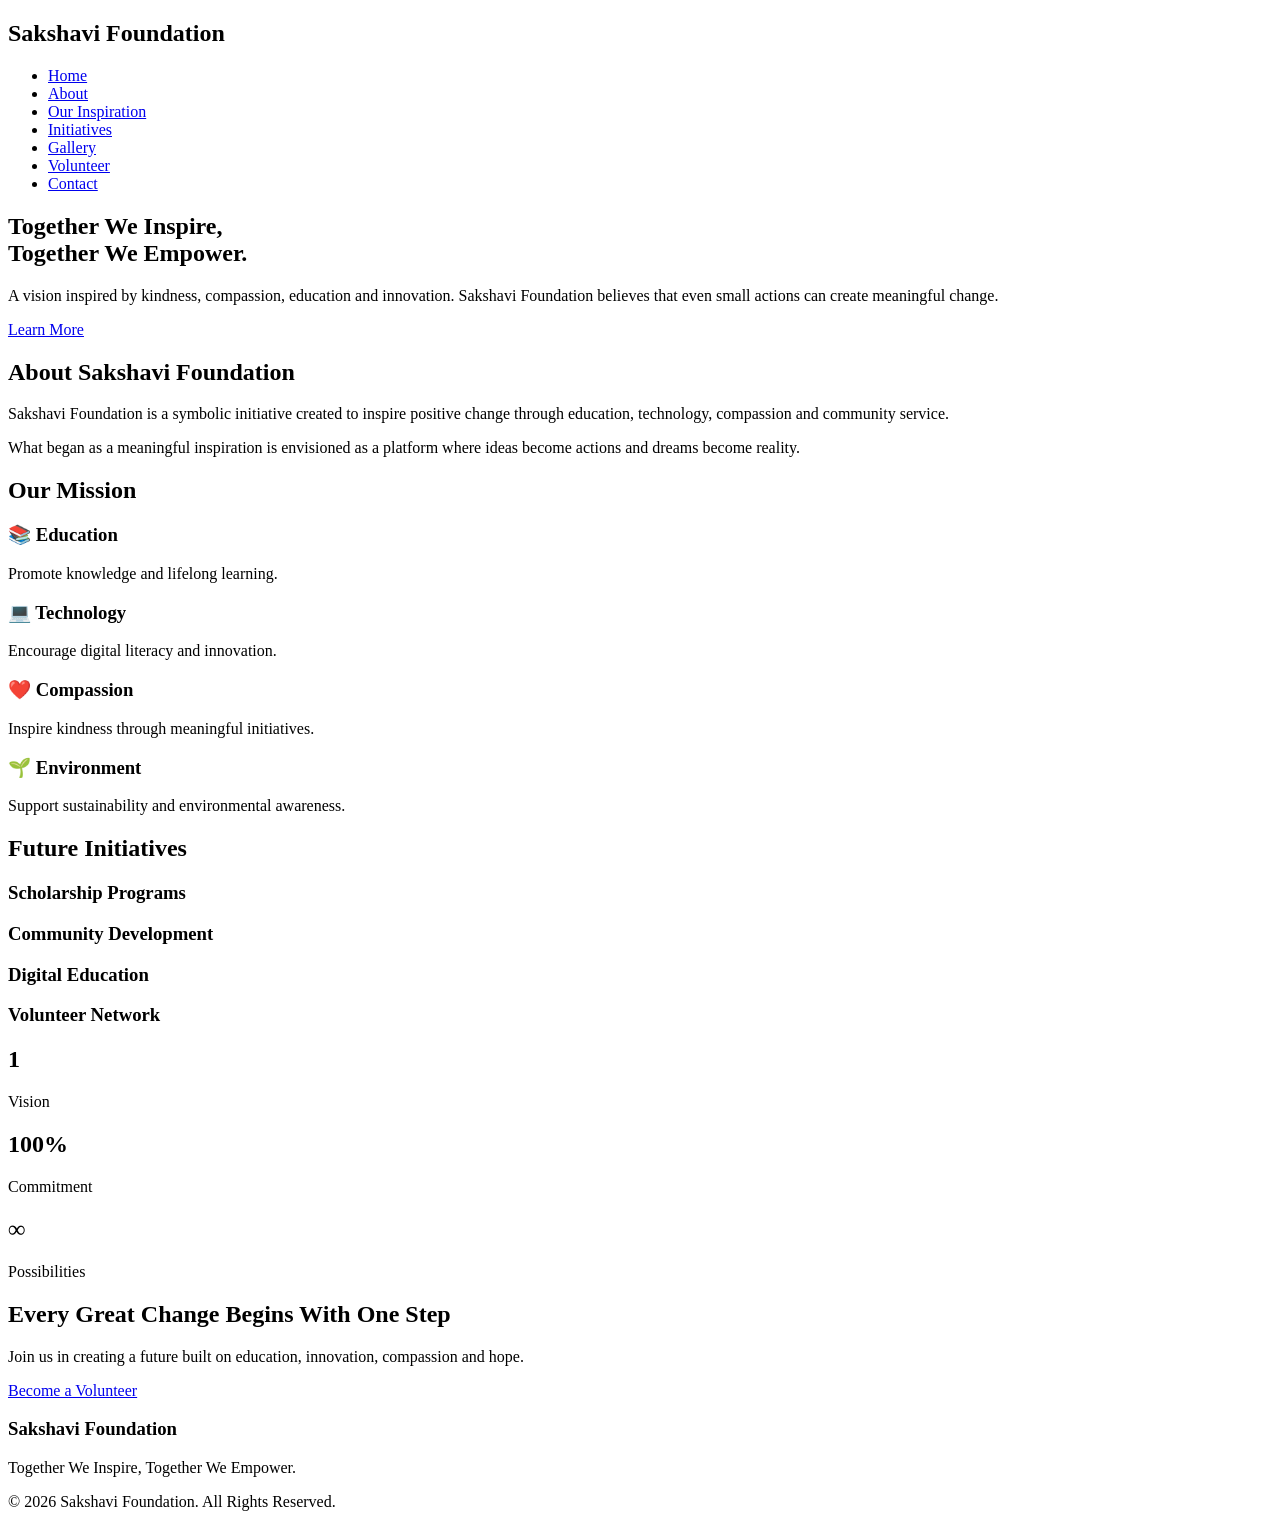
==== index.html @ e0b37530 "Add homepage (index.html) This HTML file serves as the main structure for the Sakshavi Foundation we" ====
<!DOCTYPE html>
<html lang="en">

<head>
    <meta charset="UTF-8">
    <meta name="viewport" content="width=device-width, initial-scale=1.0">
    <title>Sakshavi Foundation | Together We Inspire, Together We Empower</title>

    <meta name="description"
        content="Sakshavi Foundation is a community-driven initiative dedicated to education, innovation, compassion, and positive social impact.">

    <link rel="stylesheet" href="css/style.css">
    <link rel="stylesheet" href="css/responsive.css">
    <link rel="stylesheet" href="css/animations.css">

    <link rel="preconnect" href="https://fonts.googleapis.com">
    <link href="https://fonts.googleapis.com/css2?family=Poppins:wght@300;400;500;600;700&display=swap"
        rel="stylesheet">
</head>

<body>

    <!-- ================= HEADER ================= -->

    <header>

        <div class="container">

            <div class="logo">
                <h2>Sakshavi Foundation</h2>
            </div>

            <nav>

                <ul>

                    <li><a href="index.html" class="active">Home</a></li>

                    <li><a href="about.html">About</a></li>

                    <li><a href="inspiration.html">Our Inspiration</a></li>

                    <li><a href="initiatives.html">Initiatives</a></li>

                    <li><a href="gallery.html">Gallery</a></li>

                    <li><a href="volunteer.html">Volunteer</a></li>

                    <li><a href="contact.html">Contact</a></li>

                </ul>

            </nav>

        </div>

    </header>

    <!-- ================= HERO ================= -->

    <section class="hero">

        <div class="container">

            <div class="hero-content">

                <h1>Together We Inspire,<br>Together We Empower.</h1>

                <p>

                    A vision inspired by kindness, compassion, education and
                    innovation. Sakshavi Foundation believes that even small
                    actions can create meaningful change.

                </p>

                <a href="about.html" class="btn">
                    Learn More
                </a>

            </div>

        </div>

    </section>

    <!-- ================= ABOUT ================= -->

    <section class="about-home">

        <div class="container">

            <h2>About Sakshavi Foundation</h2>

            <p>

                Sakshavi Foundation is a symbolic initiative created to inspire
                positive change through education, technology, compassion and
                community service.

            </p>

            <p>

                What began as a meaningful inspiration is envisioned as a
                platform where ideas become actions and dreams become reality.

            </p>

        </div>

    </section>

    <!-- ================= MISSION ================= -->

    <section class="mission">

        <div class="container">

            <h2>Our Mission</h2>

            <div class="cards">

                <div class="card">

                    <h3>📚 Education</h3>

                    <p>
                        Promote knowledge and lifelong learning.
                    </p>

                </div>

                <div class="card">

                    <h3>💻 Technology</h3>

                    <p>
                        Encourage digital literacy and innovation.
                    </p>

                </div>

                <div class="card">

                    <h3>❤️ Compassion</h3>

                    <p>
                        Inspire kindness through meaningful initiatives.
                    </p>

                </div>

                <div class="card">

                    <h3>🌱 Environment</h3>

                    <p>
                        Support sustainability and environmental awareness.
                    </p>

                </div>

            </div>

        </div>

    </section>

    <!-- ================= INITIATIVES ================= -->

    <section class="initiatives-preview">

        <div class="container">

            <h2>Future Initiatives</h2>

            <div class="cards">

                <div class="card">

                    <h3>Scholarship Programs</h3>

                </div>

                <div class="card">

                    <h3>Community Development</h3>

                </div>

                <div class="card">

                    <h3>Digital Education</h3>

                </div>

                <div class="card">

                    <h3>Volunteer Network</h3>

                </div>

            </div>

        </div>

    </section>

    <!-- ================= STATS ================= -->

    <section class="stats">

        <div class="container">

            <div class="stat">

                <h2>1</h2>

                <p>Vision</p>

            </div>

            <div class="stat">

                <h2>100%</h2>

                <p>Commitment</p>

            </div>

            <div class="stat">

                <h2>∞</h2>

                <p>Possibilities</p>

            </div>

        </div>

    </section>

    <!-- ================= CTA ================= -->

    <section class="cta">

        <div class="container">

            <h2>

                Every Great Change Begins With One Step

            </h2>

            <p>

                Join us in creating a future built on education,
                innovation, compassion and hope.

            </p>

            <a href="volunteer.html" class="btn">

                Become a Volunteer

            </a>

        </div>

    </section>

    <!-- ================= FOOTER ================= -->

    <footer>

        <div class="container">

            <h3>Sakshavi Foundation</h3>

            <p>

                Together We Inspire, Together We Empower.

            </p>

            <p>

                © 2026 Sakshavi Foundation.
                All Rights Reserved.

            </p>

        </div>

    </footer>

    <script src="js/script.js"></script>

</body>

</html>
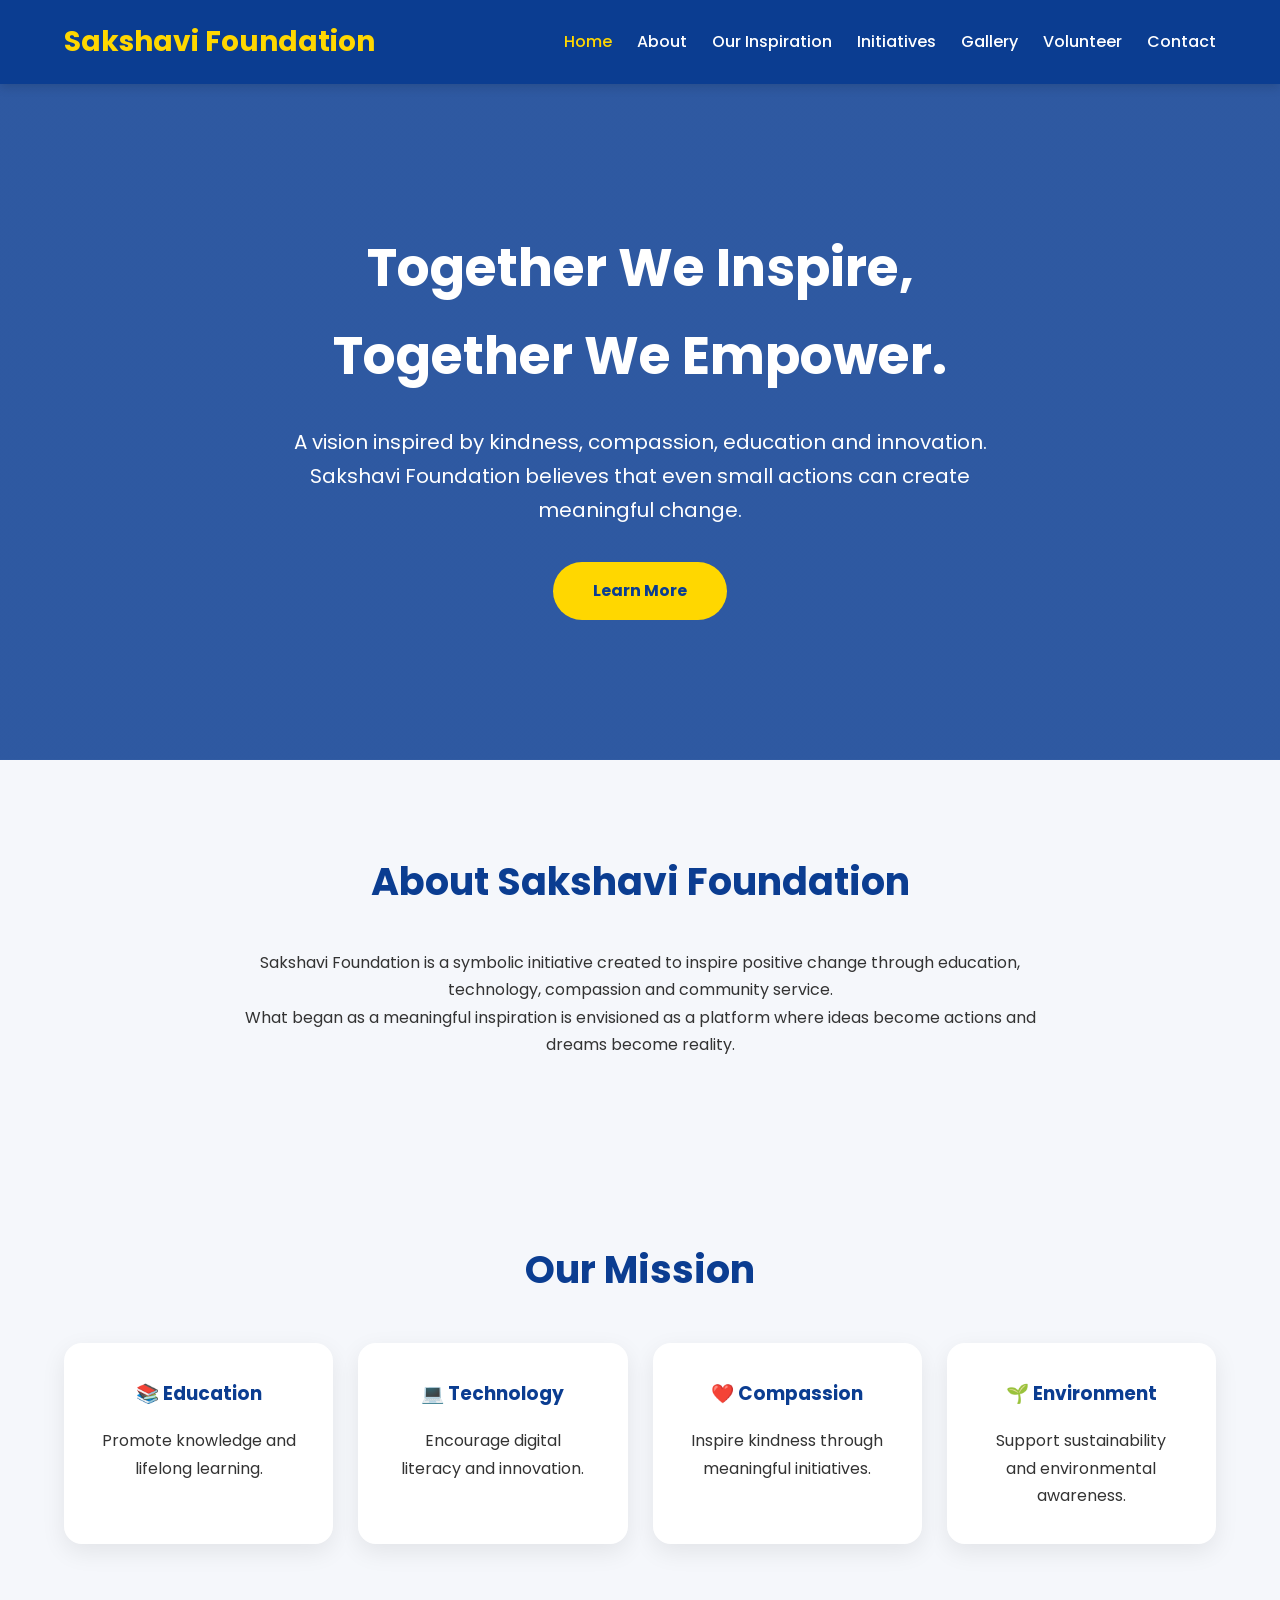
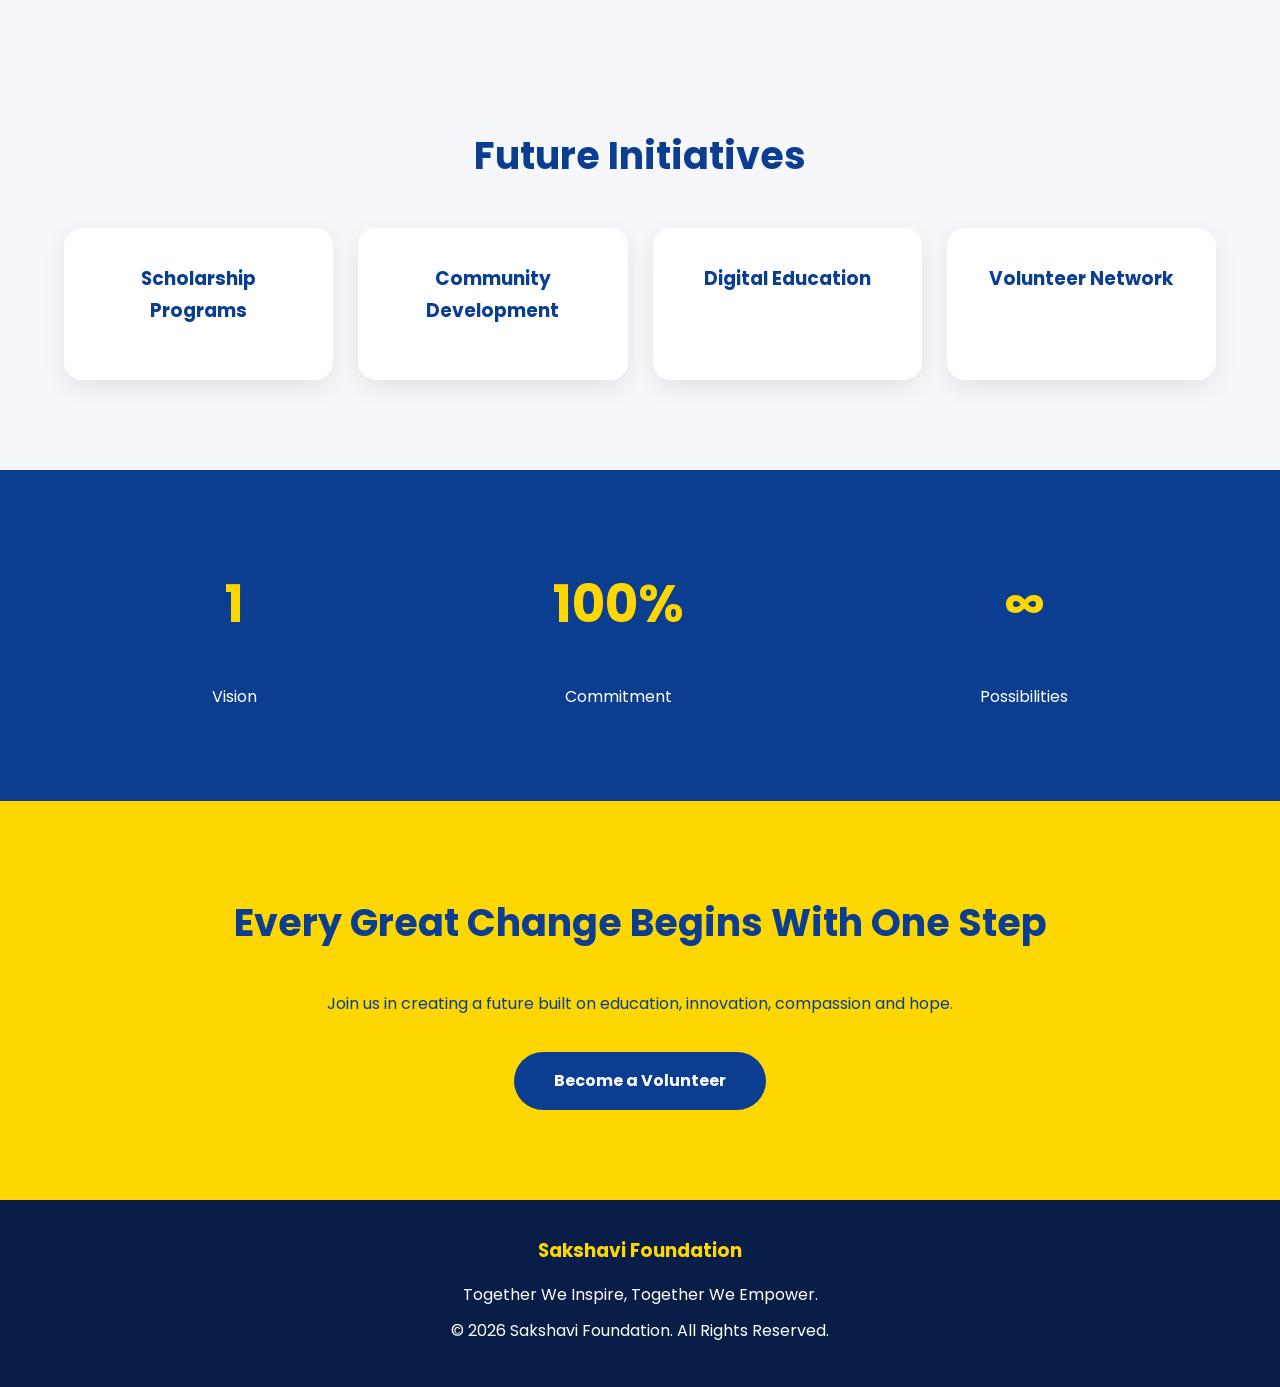
==== commit 131a88b6: "Finalized homepage with SEO, favicon and structured data integration Updated the Sakshavi Foundation" ====
--- a/index.html
+++ b/index.html
@@ -2,301 +2,633 @@
 <html lang="en">
 
 <head>
-    <meta charset="UTF-8">
-    <meta name="viewport" content="width=device-width, initial-scale=1.0">
-    <title>Sakshavi Foundation | Together We Inspire, Together We Empower</title>
-
-    <meta name="description"
-        content="Sakshavi Foundation is a community-driven initiative dedicated to education, innovation, compassion, and positive social impact.">
-
-    <link rel="stylesheet" href="css/style.css">
-    <link rel="stylesheet" href="css/responsive.css">
-    <link rel="stylesheet" href="css/animations.css">
-
-    <link rel="preconnect" href="https://fonts.googleapis.com">
-    <link href="https://fonts.googleapis.com/css2?family=Poppins:wght@300;400;500;600;700&display=swap"
-        rel="stylesheet">
+
+<meta charset="UTF-8">
+
+<meta name="viewport" content="width=device-width, initial-scale=1.0">
+
+
+<title>
+Sakshavi Foundation | Together We Inspire, Together We Empower
+</title>
+
+
+<!-- Favicon -->
+
+<link rel="icon" type="image/x-icon" href="favicon.ico">
+
+
+
+<!-- SEO -->
+
+<meta name="description"
+content="Sakshavi Foundation is a community-driven initiative dedicated to education, digital empowerment, environmental awareness, compassion and positive social impact.">
+
+
+<meta name="keywords"
+content="Sakshavi Foundation, NGO, education, volunteer, community service, digital empowerment, environment, social impact">
+
+
+<meta name="author"
+content="Avinash Kumar">
+
+
+<meta name="robots"
+content="index, follow">
+
+
+
+
+
+<!-- Open Graph -->
+
+<meta property="og:title"
+content="Sakshavi Foundation | Together We Inspire, Together We Empower">
+
+
+<meta property="og:description"
+content="A foundation inspired by compassion, education, innovation and community service to create meaningful change.">
+
+
+<meta property="og:type"
+content="website">
+
+
+<meta property="og:image"
+content="images/sakshavi-foundation.jpg">
+
+
+
+
+
+
+<!-- Organization Schema -->
+
+<script type="application/ld+json">
+
+{
+"@context":"https://schema.org",
+"@type":"Organization",
+"name":"Sakshavi Foundation",
+"founder":"Avinash Kumar",
+"description":"Sakshavi Foundation works towards education, digital empowerment, environmental awareness and community development.",
+"email":"aviinformatics@gmail.com",
+"telephone":"+91 9199901906",
+"address":{
+"@type":"PostalAddress",
+"streetAddress":"At Post Ghosrama, P.S. Piar, Block Bandra",
+"addressLocality":"Muzaffarpur",
+"addressRegion":"Bihar",
+"postalCode":"843115",
+"addressCountry":"India"
+}
+}
+
+</script>
+
+
+
+
+
+<!-- CSS -->
+
+<link rel="stylesheet" href="css/style.css">
+
+<link rel="stylesheet" href="css/responsive.css">
+
+<link rel="stylesheet" href="css/animations.css">
+
+
+
+
+
+<!-- Google Font -->
+
+<link rel="preconnect" href="https://fonts.googleapis.com">
+
+
+<link href="https://fonts.googleapis.com/css2?family=Poppins:wght@300;400;500;600;700&display=swap"
+rel="stylesheet">
+
+
 </head>
 
+
+
+
 <body>
 
-    <!-- ================= HEADER ================= -->
-
-    <header>
-
-        <div class="container">
-
-            <div class="logo">
-                <h2>Sakshavi Foundation</h2>
-            </div>
-
-            <nav>
-
-                <ul>
-
-                    <li><a href="index.html" class="active">Home</a></li>
-
-                    <li><a href="about.html">About</a></li>
-
-                    <li><a href="inspiration.html">Our Inspiration</a></li>
-
-                    <li><a href="initiatives.html">Initiatives</a></li>
-
-                    <li><a href="gallery.html">Gallery</a></li>
-
-                    <li><a href="volunteer.html">Volunteer</a></li>
-
-                    <li><a href="contact.html">Contact</a></li>
-
-                </ul>
-
-            </nav>
-
-        </div>
-
-    </header>
-
-    <!-- ================= HERO ================= -->
-
-    <section class="hero">
-
-        <div class="container">
-
-            <div class="hero-content">
-
-                <h1>Together We Inspire,<br>Together We Empower.</h1>
-
-                <p>
-
-                    A vision inspired by kindness, compassion, education and
-                    innovation. Sakshavi Foundation believes that even small
-                    actions can create meaningful change.
-
-                </p>
-
-                <a href="about.html" class="btn">
-                    Learn More
-                </a>
-
-            </div>
-
-        </div>
-
-    </section>
-
-    <!-- ================= ABOUT ================= -->
-
-    <section class="about-home">
-
-        <div class="container">
-
-            <h2>About Sakshavi Foundation</h2>
-
-            <p>
-
-                Sakshavi Foundation is a symbolic initiative created to inspire
-                positive change through education, technology, compassion and
-                community service.
-
-            </p>
-
-            <p>
-
-                What began as a meaningful inspiration is envisioned as a
-                platform where ideas become actions and dreams become reality.
-
-            </p>
-
-        </div>
-
-    </section>
-
-    <!-- ================= MISSION ================= -->
-
-    <section class="mission">
-
-        <div class="container">
-
-            <h2>Our Mission</h2>
-
-            <div class="cards">
-
-                <div class="card">
-
-                    <h3>📚 Education</h3>
-
-                    <p>
-                        Promote knowledge and lifelong learning.
-                    </p>
-
-                </div>
-
-                <div class="card">
-
-                    <h3>💻 Technology</h3>
-
-                    <p>
-                        Encourage digital literacy and innovation.
-                    </p>
-
-                </div>
-
-                <div class="card">
-
-                    <h3>❤️ Compassion</h3>
-
-                    <p>
-                        Inspire kindness through meaningful initiatives.
-                    </p>
-
-                </div>
-
-                <div class="card">
-
-                    <h3>🌱 Environment</h3>
-
-                    <p>
-                        Support sustainability and environmental awareness.
-                    </p>
-
-                </div>
-
-            </div>
-
-        </div>
-
-    </section>
-
-    <!-- ================= INITIATIVES ================= -->
-
-    <section class="initiatives-preview">
-
-        <div class="container">
-
-            <h2>Future Initiatives</h2>
-
-            <div class="cards">
-
-                <div class="card">
-
-                    <h3>Scholarship Programs</h3>
-
-                </div>
-
-                <div class="card">
-
-                    <h3>Community Development</h3>
-
-                </div>
-
-                <div class="card">
-
-                    <h3>Digital Education</h3>
-
-                </div>
-
-                <div class="card">
-
-                    <h3>Volunteer Network</h3>
-
-                </div>
-
-            </div>
-
-        </div>
-
-    </section>
-
-    <!-- ================= STATS ================= -->
-
-    <section class="stats">
-
-        <div class="container">
-
-            <div class="stat">
-
-                <h2>1</h2>
-
-                <p>Vision</p>
-
-            </div>
-
-            <div class="stat">
-
-                <h2>100%</h2>
-
-                <p>Commitment</p>
-
-            </div>
-
-            <div class="stat">
-
-                <h2>∞</h2>
-
-                <p>Possibilities</p>
-
-            </div>
-
-        </div>
-
-    </section>
-
-    <!-- ================= CTA ================= -->
-
-    <section class="cta">
-
-        <div class="container">
-
-            <h2>
-
-                Every Great Change Begins With One Step
-
-            </h2>
-
-            <p>
-
-                Join us in creating a future built on education,
-                innovation, compassion and hope.
-
-            </p>
-
-            <a href="volunteer.html" class="btn">
-
-                Become a Volunteer
-
-            </a>
-
-        </div>
-
-    </section>
-
-    <!-- ================= FOOTER ================= -->
-
-    <footer>
-
-        <div class="container">
-
-            <h3>Sakshavi Foundation</h3>
-
-            <p>
-
-                Together We Inspire, Together We Empower.
-
-            </p>
-
-            <p>
-
-                © 2026 Sakshavi Foundation.
-                All Rights Reserved.
-
-            </p>
-
-        </div>
-
-    </footer>
-
-    <script src="js/script.js"></script>
+
+
+<!-- HEADER -->
+
+<header>
+
+
+<div class="container">
+
+
+<div class="logo">
+
+<h2>Sakshavi Foundation</h2>
+
+</div>
+
+
+
+
+<nav>
+
+
+<ul>
+
+
+<li>
+<a href="index.html" class="active">
+Home
+</a>
+</li>
+
+
+<li>
+<a href="about.html">
+About
+</a>
+</li>
+
+
+<li>
+<a href="inspiration.html">
+Our Inspiration
+</a>
+</li>
+
+
+<li>
+<a href="initiatives.html">
+Initiatives
+</a>
+</li>
+
+
+<li>
+<a href="gallery.html">
+Gallery
+</a>
+</li>
+
+
+<li>
+<a href="volunteer.html">
+Volunteer
+</a>
+</li>
+
+
+<li>
+<a href="contact.html">
+Contact
+</a>
+</li>
+
+
+</ul>
+
+
+</nav>
+
+
+</div>
+
+
+</header>
+
+
+
+
+
+
+
+<!-- HERO SECTION -->
+
+
+<section class="hero">
+
+
+<div class="container">
+
+
+<div class="hero-content">
+
+
+<h1>
+
+Together We Inspire,
+<br>
+Together We Empower.
+
+</h1>
+
+
+
+
+<p>
+
+A vision inspired by kindness, compassion, education and innovation.
+Sakshavi Foundation believes that even small actions can create meaningful change.
+
+</p>
+
+
+
+
+<a href="about.html" class="btn">
+
+Learn More
+
+</a>
+
+
+
+</div>
+
+
+</div>
+
+
+</section>
+
+
+
+
+
+
+
+<!-- ABOUT SECTION -->
+
+
+<section class="about-home">
+
+
+<div class="container">
+
+
+<h2>
+About Sakshavi Foundation
+</h2>
+
+
+
+<p>
+
+Sakshavi Foundation is a symbolic initiative created to inspire positive change through education, technology, compassion and community service.
+
+</p>
+
+
+
+<p>
+
+What began as a meaningful inspiration is envisioned as a platform where ideas become actions and dreams become reality.
+
+</p>
+
+
+
+</div>
+
+
+</section>
+
+
+
+
+
+
+
+<!-- MISSION -->
+
+
+<section class="mission">
+
+
+<div class="container">
+
+
+<h2>
+Our Mission
+</h2>
+
+
+
+<div class="cards">
+
+
+
+<div class="card">
+
+<h3>
+📚 Education
+</h3>
+
+<p>
+Promote knowledge and lifelong learning.
+</p>
+
+</div>
+
+
+
+
+
+<div class="card">
+
+<h3>
+💻 Technology
+</h3>
+
+<p>
+Encourage digital literacy and innovation.
+</p>
+
+</div>
+
+
+
+
+
+<div class="card">
+
+<h3>
+❤️ Compassion
+</h3>
+
+<p>
+Inspire kindness through meaningful initiatives.
+</p>
+
+</div>
+
+
+
+
+
+<div class="card">
+
+<h3>
+🌱 Environment
+</h3>
+
+<p>
+Support sustainability and environmental awareness.
+</p>
+
+</div>
+
+
+
+</div>
+
+
+</div>
+
+
+</section>
+
+
+
+
+
+
+
+<!-- FUTURE INITIATIVES -->
+
+
+<section class="initiatives-preview">
+
+
+<div class="container">
+
+
+<h2>
+Future Initiatives
+</h2>
+
+
+
+
+<div class="cards">
+
+
+
+<div class="card">
+
+<h3>
+Scholarship Programs
+</h3>
+
+</div>
+
+
+
+<div class="card">
+
+<h3>
+Community Development
+</h3>
+
+</div>
+
+
+
+
+<div class="card">
+
+<h3>
+Digital Education
+</h3>
+
+</div>
+
+
+
+
+<div class="card">
+
+<h3>
+Volunteer Network
+</h3>
+
+</div>
+
+
+
+</div>
+
+
+</div>
+
+
+</section>
+
+
+
+
+
+
+
+<!-- STATS -->
+
+
+<section class="stats">
+
+
+<div class="container">
+
+
+<div class="stat">
+
+<h2>
+1
+</h2>
+
+<p>
+Vision
+</p>
+
+</div>
+
+
+
+<div class="stat">
+
+<h2>
+100%
+</h2>
+
+<p>
+Commitment
+</p>
+
+</div>
+
+
+
+
+<div class="stat">
+
+<h2>
+∞
+</h2>
+
+<p>
+Possibilities
+</p>
+
+</div>
+
+
+
+</div>
+
+
+</section>
+
+
+
+
+
+
+
+<!-- CTA -->
+
+
+<section class="cta">
+
+
+<div class="container">
+
+
+<h2>
+Every Great Change Begins With One Step
+</h2>
+
+
+
+<p>
+
+Join us in creating a future built on education, innovation, compassion and hope.
+
+</p>
+
+
+
+<a href="volunteer.html" class="btn">
+
+Become a Volunteer
+
+</a>
+
+
+
+</div>
+
+
+</section>
+
+
+
+
+
+
+
+<!-- FOOTER -->
+
+
+<footer>
+
+
+<div class="container">
+
+
+<h3>
+Sakshavi Foundation
+</h3>
+
+
+
+<p>
+
+Together We Inspire, Together We Empower.
+
+</p>
+
+
+
+
+<p>
+
+© <span id="year">2026</span> Sakshavi Foundation.
+All Rights Reserved.
+
+</p>
+
+
+
+</div>
+
+
+</footer>
+
+
+
+
+
+<script src="js/script.js"></script>
+
+
 
 </body>
 
+
 </html>
--- a/css/style.css
+++ b/css/style.css
@@ -0,0 +1,699 @@
+/* ===============================
+   Sakshavi Foundation Stylesheet
+   =============================== */
+
+
+/* ================= Global ================= */
+
+*{
+    margin:0;
+    padding:0;
+    box-sizing:border-box;
+}
+
+
+html{
+    scroll-behavior:smooth;
+}
+
+
+body{
+
+    font-family:'Poppins',sans-serif;
+    background:#f5f7fb;
+    color:#333;
+    line-height:1.7;
+
+}
+
+
+.container{
+
+    width:90%;
+    max-width:1200px;
+    margin:auto;
+
+}
+
+
+
+/* ================= Header ================= */
+
+
+header{
+
+    position:sticky;
+    top:0;
+    background:#0b3d91;
+    color:#fff;
+    z-index:1000;
+    box-shadow:0 3px 10px rgba(0,0,0,.15);
+
+}
+
+
+header .container{
+
+    display:flex;
+    justify-content:space-between;
+    align-items:center;
+    padding:18px 0;
+
+}
+
+
+
+.logo h2{
+
+    color:#ffd700;
+    font-size:28px;
+
+}
+
+
+
+nav ul{
+
+    display:flex;
+    list-style:none;
+    gap:25px;
+
+}
+
+
+
+nav a{
+
+    color:white;
+    text-decoration:none;
+    font-weight:500;
+    transition:.3s;
+
+}
+
+
+
+nav a:hover,
+nav .active{
+
+    color:#ffd700;
+
+}
+
+
+
+/* ================= Hero ================= */
+
+
+.hero{
+
+    background:
+
+    linear-gradient(
+    rgba(11,61,145,.85),
+    rgba(11,61,145,.85)
+    ),
+
+    url('https://images.unsplash.com/photo-1522202176988-66273c2fd55f?auto=format&fit=crop&w=1600&q=80');
+
+
+    background-size:cover;
+    background-position:center;
+
+    color:white;
+    text-align:center;
+
+    padding:140px 20px;
+
+}
+
+
+
+.hero h1{
+
+    font-size:52px;
+    margin-bottom:25px;
+
+}
+
+
+
+.hero p{
+
+    max-width:750px;
+    margin:auto;
+    font-size:20px;
+
+}
+
+
+
+
+
+/* ================= Buttons ================= */
+
+
+.btn{
+
+    display:inline-block;
+
+    margin-top:35px;
+
+    padding:15px 40px;
+
+    background:#ffd700;
+
+    color:#0b3d91;
+
+    text-decoration:none;
+
+    border-radius:40px;
+
+    font-weight:bold;
+
+    transition:.3s;
+
+}
+
+
+
+.btn:hover{
+
+    transform:translateY(-4px);
+
+}
+
+
+
+/* ================= Sections ================= */
+
+
+section{
+
+    padding:90px 0;
+
+}
+
+
+
+section h2{
+
+    text-align:center;
+
+    font-size:38px;
+
+    color:#0b3d91;
+
+    margin-bottom:35px;
+
+}
+
+
+
+section p{
+
+    text-align:center;
+
+    max-width:850px;
+
+    margin:auto;
+
+}
+
+
+
+
+/* ================= Cards ================= */
+
+
+.cards{
+
+    display:grid;
+
+    grid-template-columns:repeat(auto-fit,minmax(250px,1fr));
+
+    gap:25px;
+
+    margin-top:40px;
+
+}
+
+
+
+.card{
+
+    background:white;
+
+    padding:35px;
+
+    border-radius:18px;
+
+    box-shadow:0 8px 25px rgba(0,0,0,.08);
+
+    transition:.3s;
+
+    text-align:center;
+
+}
+
+
+
+.card:hover{
+
+    transform:translateY(-8px);
+
+}
+
+
+
+.card h3{
+
+    margin-bottom:18px;
+
+    color:#0b3d91;
+
+}
+
+
+
+
+
+/* ================= Founder / Story ================= */
+
+
+.story-card{
+
+    background:white;
+
+    padding:40px;
+
+    border-radius:20px;
+
+    box-shadow:0 8px 25px rgba(0,0,0,.08);
+
+    margin-bottom:30px;
+
+}
+
+
+
+.story-card h3{
+
+    color:#0b3d91;
+
+    margin-bottom:15px;
+
+}
+
+
+
+.story-card p{
+
+    text-align:left;
+
+}
+
+
+
+
+
+/* ================= Stats ================= */
+
+
+.stats{
+
+    background:#0b3d91;
+
+    color:white;
+
+}
+
+
+
+.stats .container{
+
+    display:flex;
+
+    justify-content:space-around;
+
+    text-align:center;
+
+}
+
+
+
+.stat h2{
+
+    color:#ffd700;
+
+    font-size:52px;
+
+}
+
+
+
+.stat p{
+
+    color:white;
+
+}
+
+
+
+
+/* ================= Contact Form ================= */
+
+
+form{
+
+    max-width:700px;
+
+    margin:30px auto 0;
+
+    text-align:left;
+
+}
+
+
+
+form label{
+
+    display:block;
+
+    margin-bottom:8px;
+
+    font-weight:600;
+
+    color:#0b3d91;
+
+}
+
+
+
+form input,
+form textarea,
+form select{
+
+    width:100%;
+
+    padding:14px 16px;
+
+    margin-bottom:20px;
+
+    border:1px solid #ddd;
+
+    border-radius:10px;
+
+    font-family:'Poppins',sans-serif;
+
+    font-size:15px;
+
+    outline:none;
+
+    transition:.3s;
+
+}
+
+
+
+form input:focus,
+form textarea:focus,
+form select:focus{
+
+    border-color:#0b3d91;
+
+    box-shadow:0 0 8px rgba(11,61,145,.2);
+
+}
+
+
+
+form button{
+
+    border:none;
+
+    cursor:pointer;
+
+    font-family:'Poppins',sans-serif;
+
+}
+
+
+
+/* ================= Social Links ================= */
+
+
+.card a{
+
+    color:#0b3d91;
+
+    text-decoration:none;
+
+    font-weight:600;
+
+    transition:.3s;
+
+}
+
+
+
+.card a:hover{
+
+    color:#ffd700;
+
+}
+
+
+
+
+
+/* ================= Gallery ================= */
+
+
+.gallery{
+
+    display:grid;
+
+    grid-template-columns:repeat(auto-fit,minmax(280px,1fr));
+
+    gap:25px;
+
+}
+
+
+
+.gallery img{
+
+    width:100%;
+
+    height:250px;
+
+    object-fit:cover;
+
+    border-radius:15px;
+
+    transition:.3s;
+
+}
+
+
+
+.gallery img:hover{
+
+    transform:scale(1.05);
+
+}
+
+
+
+
+
+/* ================= Contact Box ================= */
+
+
+.contact-box{
+
+    display:grid;
+
+    grid-template-columns:repeat(auto-fit,minmax(280px,1fr));
+
+    gap:25px;
+
+}
+
+
+
+.contact-item{
+
+    background:white;
+
+    padding:30px;
+
+    border-radius:18px;
+
+    text-align:center;
+
+    box-shadow:0 8px 25px rgba(0,0,0,.08);
+
+}
+
+
+
+.contact-item h3{
+
+    color:#0b3d91;
+
+    margin-bottom:15px;
+
+}
+
+
+
+
+
+/* ================= CTA ================= */
+
+
+.cta{
+
+    background:#ffd700;
+
+    color:#0b3d91;
+
+    text-align:center;
+
+}
+
+
+
+.cta h2{
+
+    color:#0b3d91;
+
+}
+
+
+
+.cta .btn{
+
+    background:#0b3d91;
+
+    color:white;
+
+}
+
+
+
+
+
+/* ================= Footer ================= */
+
+
+footer{
+
+    background:#081d47;
+
+    color:white;
+
+    text-align:center;
+
+    padding:35px 20px;
+
+}
+
+
+
+footer h3{
+
+    color:#ffd700;
+
+    margin-bottom:15px;
+
+}
+
+
+
+footer p{
+
+    margin:8px 0;
+
+}
+
+
+
+
+
+/* ================= Mobile ================= */
+
+
+@media(max-width:768px){
+
+
+.hero{
+
+    padding:100px 20px;
+
+}
+
+
+
+.hero h1{
+
+    font-size:36px;
+
+}
+
+
+
+.hero p{
+
+    font-size:17px;
+
+}
+
+
+
+section h2{
+
+    font-size:30px;
+
+}
+
+
+
+.card{
+
+    padding:25px;
+
+}
+
+
+
+.stats .container{
+
+    flex-direction:column;
+
+    gap:35px;
+
+}
+
+
+
+nav ul{
+
+    gap:12px;
+
+    flex-wrap:wrap;
+
+}
+
+
+
+.logo h2{
+
+    font-size:22px;
+
+}
+
+
+}
--- a/css/responsive.css
+++ b/css/responsive.css
@@ -0,0 +1,394 @@
+/* ==========================================
+   Responsive Styles
+   Sakshavi Foundation
+========================================== */
+
+
+/* ================= Large Tablets ================= */
+
+@media (max-width:992px){
+
+
+.container{
+
+    width:92%;
+
+}
+
+
+
+.hero h1{
+
+    font-size:42px;
+
+}
+
+
+
+.hero p{
+
+    font-size:18px;
+
+}
+
+
+
+section h2{
+
+    font-size:32px;
+
+}
+
+
+
+nav ul{
+
+    gap:15px;
+
+}
+
+
+
+.cards{
+
+    grid-template-columns:repeat(2,1fr);
+
+}
+
+
+
+}
+
+
+
+/* ================= Tablets ================= */
+
+
+@media (max-width:768px){
+
+
+
+header .container{
+
+    flex-direction:column;
+
+    gap:20px;
+
+}
+
+
+
+nav ul{
+
+    flex-wrap:wrap;
+
+    justify-content:center;
+
+}
+
+
+
+.hero{
+
+    padding:100px 20px;
+
+}
+
+
+
+.hero h1{
+
+    font-size:36px;
+
+}
+
+
+
+.hero p{
+
+    font-size:18px;
+
+}
+
+
+
+section{
+
+    padding:70px 0;
+
+}
+
+
+
+section h2{
+
+    font-size:30px;
+
+}
+
+
+
+.cards{
+
+    grid-template-columns:1fr;
+
+}
+
+
+
+.card{
+
+    padding:30px 25px;
+
+}
+
+
+
+.stats .container{
+
+    flex-direction:column;
+
+    gap:35px;
+
+}
+
+
+
+.story-card{
+
+    padding:30px;
+
+}
+
+
+
+.gallery{
+
+    grid-template-columns:1fr;
+
+}
+
+
+
+.contact-box{
+
+    grid-template-columns:1fr;
+
+}
+
+
+
+form{
+
+    width:100%;
+
+}
+
+
+
+}
+
+
+
+
+/* ================= Mobile Phones ================= */
+
+
+@media (max-width:480px){
+
+
+
+.container{
+
+    width:94%;
+
+}
+
+
+
+.logo h2{
+
+    font-size:22px;
+
+    text-align:center;
+
+}
+
+
+
+nav ul{
+
+    flex-direction:column;
+
+    gap:10px;
+
+    align-items:center;
+
+}
+
+
+
+nav a{
+
+    font-size:15px;
+
+}
+
+
+
+.hero{
+
+    padding:80px 15px;
+
+}
+
+
+
+.hero h1{
+
+    font-size:30px;
+
+    line-height:1.3;
+
+}
+
+
+
+.hero p{
+
+    font-size:16px;
+
+}
+
+
+
+section{
+
+    padding:55px 0;
+
+}
+
+
+
+section h2{
+
+    font-size:26px;
+
+}
+
+
+
+section p{
+
+    font-size:15px;
+
+}
+
+
+
+.card{
+
+    padding:22px;
+
+    border-radius:15px;
+
+}
+
+
+
+.card h3{
+
+    font-size:20px;
+
+}
+
+
+
+.btn{
+
+    width:100%;
+
+    text-align:center;
+
+}
+
+
+
+form input,
+form textarea,
+form select{
+
+    font-size:14px;
+
+}
+
+
+
+.story-card{
+
+    padding:22px;
+
+}
+
+
+
+.gallery img{
+
+    height:220px;
+
+}
+
+
+
+footer{
+
+    font-size:14px;
+
+}
+
+
+
+footer h3{
+
+    font-size:20px;
+
+}
+
+
+
+}
+
+
+
+/* ================= Extra Small Devices ================= */
+
+
+@media (max-width:360px){
+
+
+
+.hero h1{
+
+    font-size:26px;
+
+}
+
+
+
+section h2{
+
+    font-size:24px;
+
+}
+
+
+
+.logo h2{
+
+    font-size:20px;
+
+}
+
+
+
+}
--- a/css/animations.css
+++ b/css/animations.css
@@ -0,0 +1,377 @@
+/* ==========================================
+   Sakshavi Foundation Animations
+========================================== */
+
+
+/* Global Smooth Transition */
+
+*{
+
+    transition:all 0.3s ease;
+
+}
+
+
+
+/* ================= Fade In ================= */
+
+
+@keyframes fadeIn{
+
+
+from{
+
+    opacity:0;
+
+    transform:translateY(30px);
+
+}
+
+
+to{
+
+    opacity:1;
+
+    transform:translateY(0);
+
+}
+
+
+}
+
+
+
+.fade-in{
+
+    animation:fadeIn 1s ease forwards;
+
+}
+
+
+
+
+
+/* ================= Slide From Left ================= */
+
+
+@keyframes slideLeft{
+
+
+from{
+
+    opacity:0;
+
+    transform:translateX(-40px);
+
+}
+
+
+to{
+
+    opacity:1;
+
+    transform:translateX(0);
+
+}
+
+
+}
+
+
+
+.slide-left{
+
+    animation:slideLeft 1s ease forwards;
+
+}
+
+
+
+
+
+/* ================= Slide From Right ================= */
+
+
+@keyframes slideRight{
+
+
+from{
+
+    opacity:0;
+
+    transform:translateX(40px);
+
+}
+
+
+to{
+
+    opacity:1;
+
+    transform:translateX(0);
+
+}
+
+
+}
+
+
+
+.slide-right{
+
+    animation:slideRight 1s ease forwards;
+
+}
+
+
+
+
+
+/* ================= Floating Animation ================= */
+
+
+@keyframes floating{
+
+
+0%{
+
+    transform:translateY(0);
+
+}
+
+
+50%{
+
+    transform:translateY(-10px);
+
+}
+
+
+100%{
+
+    transform:translateY(0);
+
+}
+
+
+}
+
+
+
+.float{
+
+    animation:floating 3s ease-in-out infinite;
+
+}
+
+
+
+
+
+/* ================= Buttons ================= */
+
+
+.btn{
+
+    transition:.3s;
+
+}
+
+
+
+.btn:hover{
+
+    transform:translateY(-5px);
+
+    box-shadow:0 12px 25px rgba(0,0,0,.25);
+
+}
+
+
+
+
+
+/* ================= Cards ================= */
+
+
+.card{
+
+    transition:.3s;
+
+}
+
+
+
+.card:hover{
+
+    transform:translateY(-8px);
+
+    box-shadow:0 15px 30px rgba(0,0,0,.15);
+
+}
+
+
+
+
+
+/* ================= Story / Founder Animation ================= */
+
+
+.story-card{
+
+    animation:fadeIn 1s ease;
+
+}
+
+
+
+
+
+/* ================= Navigation Underline ================= */
+
+
+nav a{
+
+    position:relative;
+
+}
+
+
+
+nav a::after{
+
+
+    content:"";
+
+    position:absolute;
+
+    width:0;
+
+    height:2px;
+
+    left:0;
+
+    bottom:-5px;
+
+    background:#FFD700;
+
+    transition:.3s;
+
+
+}
+
+
+
+nav a:hover::after{
+
+
+    width:100%;
+
+
+}
+
+
+
+
+
+/* ================= Hero Animation ================= */
+
+
+.hero h1{
+
+
+    animation:fadeIn 1s ease;
+
+
+}
+
+
+
+.hero p{
+
+
+    animation:fadeIn 1.4s ease;
+
+
+}
+
+
+
+.hero .btn{
+
+
+    animation:fadeIn 1.8s ease;
+
+
+}
+
+
+
+
+
+/* ================= Gallery Hover ================= */
+
+
+.gallery img{
+
+    transition:.4s;
+
+}
+
+
+
+.gallery img:hover{
+
+    transform:scale(1.05);
+
+}
+
+
+
+
+
+/* ================= Contact Form Animation ================= */
+
+
+form input,
+form textarea,
+form select{
+
+
+    transition:.3s;
+
+
+}
+
+
+
+form input:focus,
+form textarea:focus,
+form select:focus{
+
+
+    transform:translateY(-2px);
+
+
+}
+
+
+
+
+
+/* ================= Accessibility ================= */
+
+
+@media (prefers-reduced-motion:reduce){
+
+
+*{
+
+    animation:none !important;
+
+    transition:none !important;
+
+}
+
+
+}
